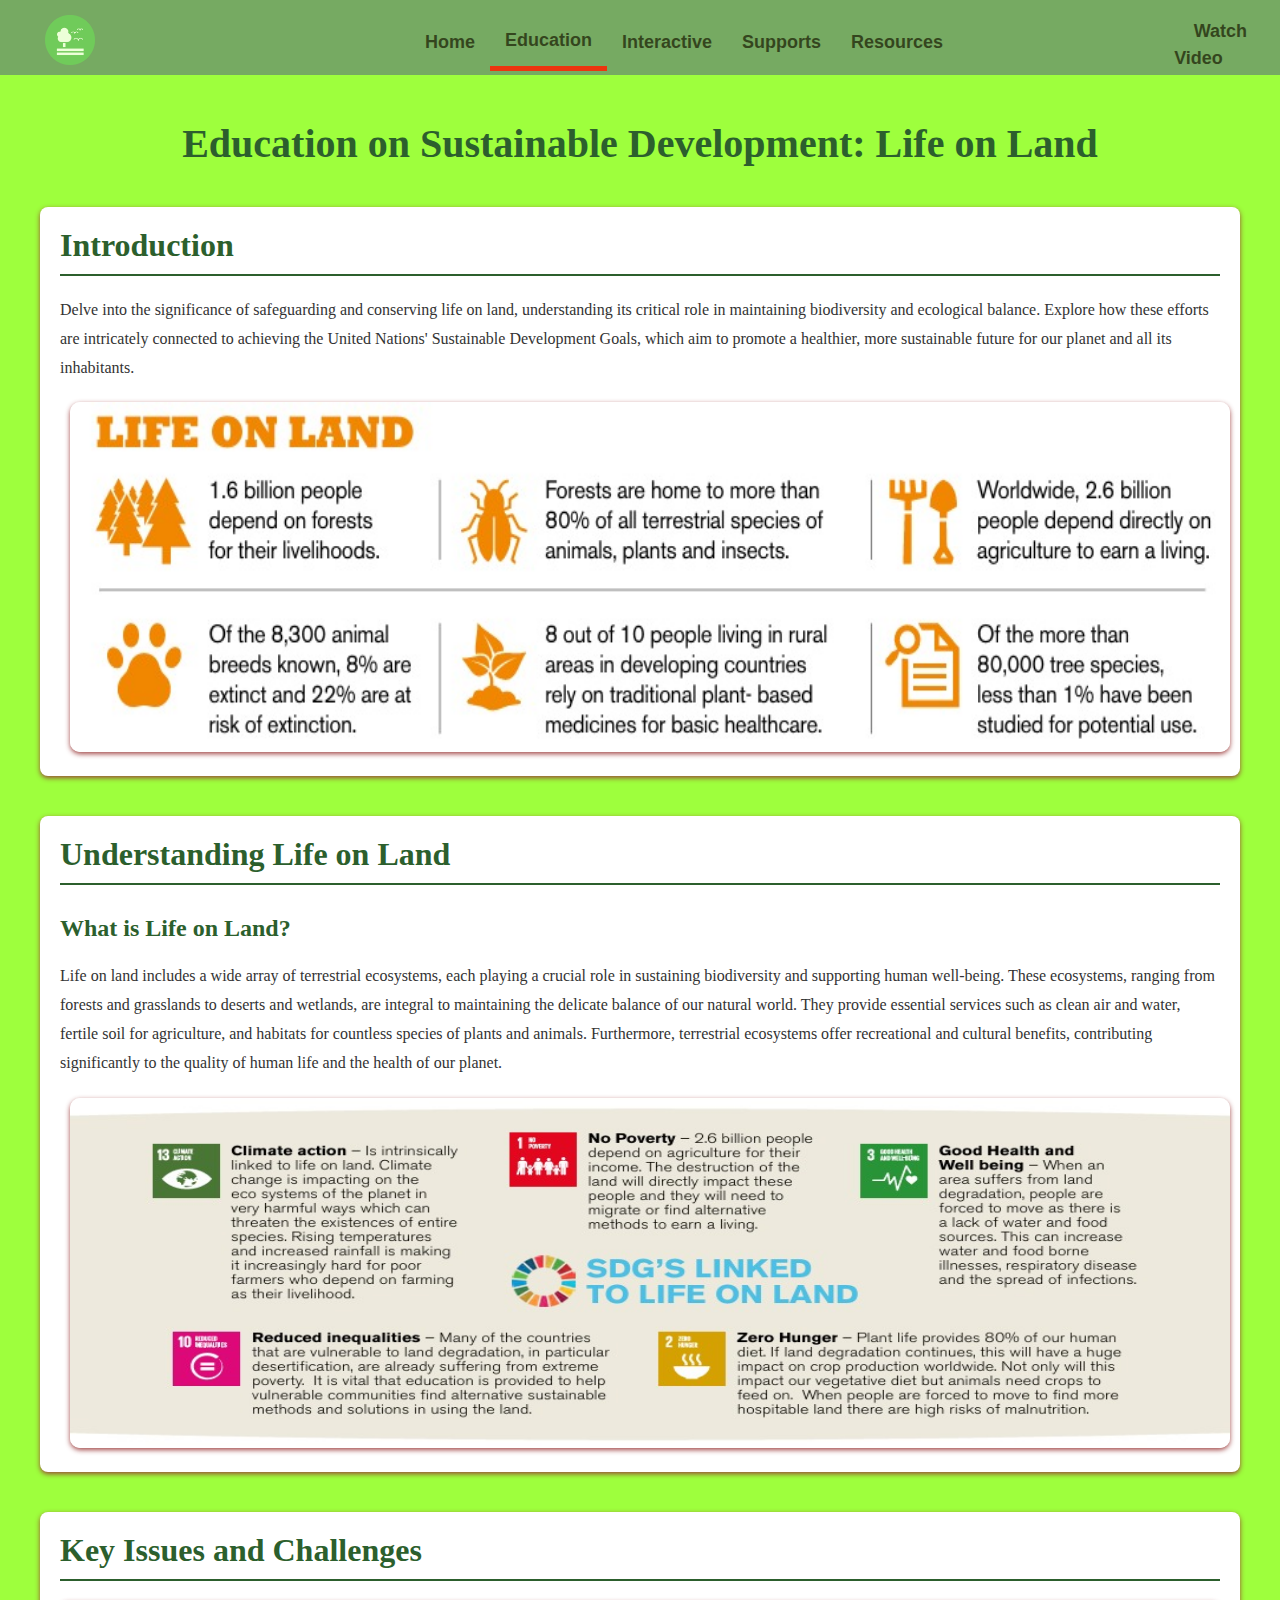
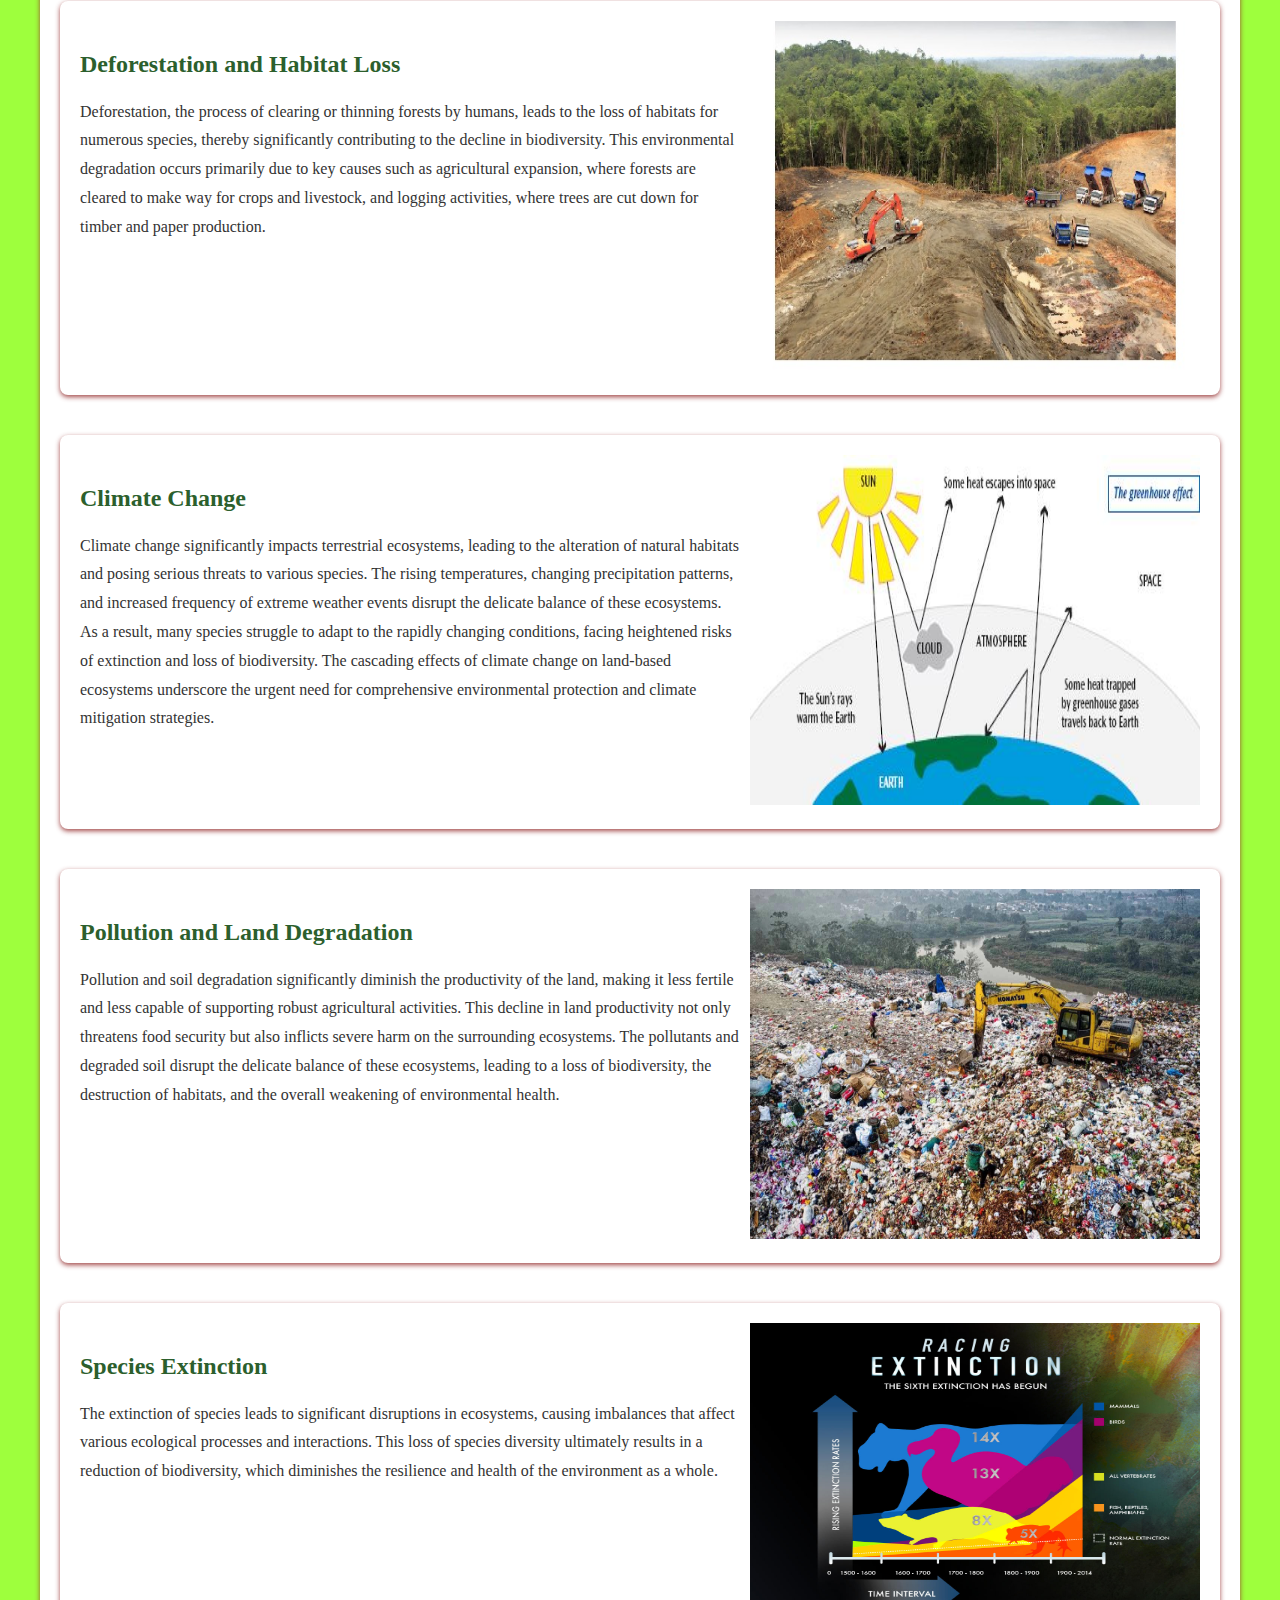
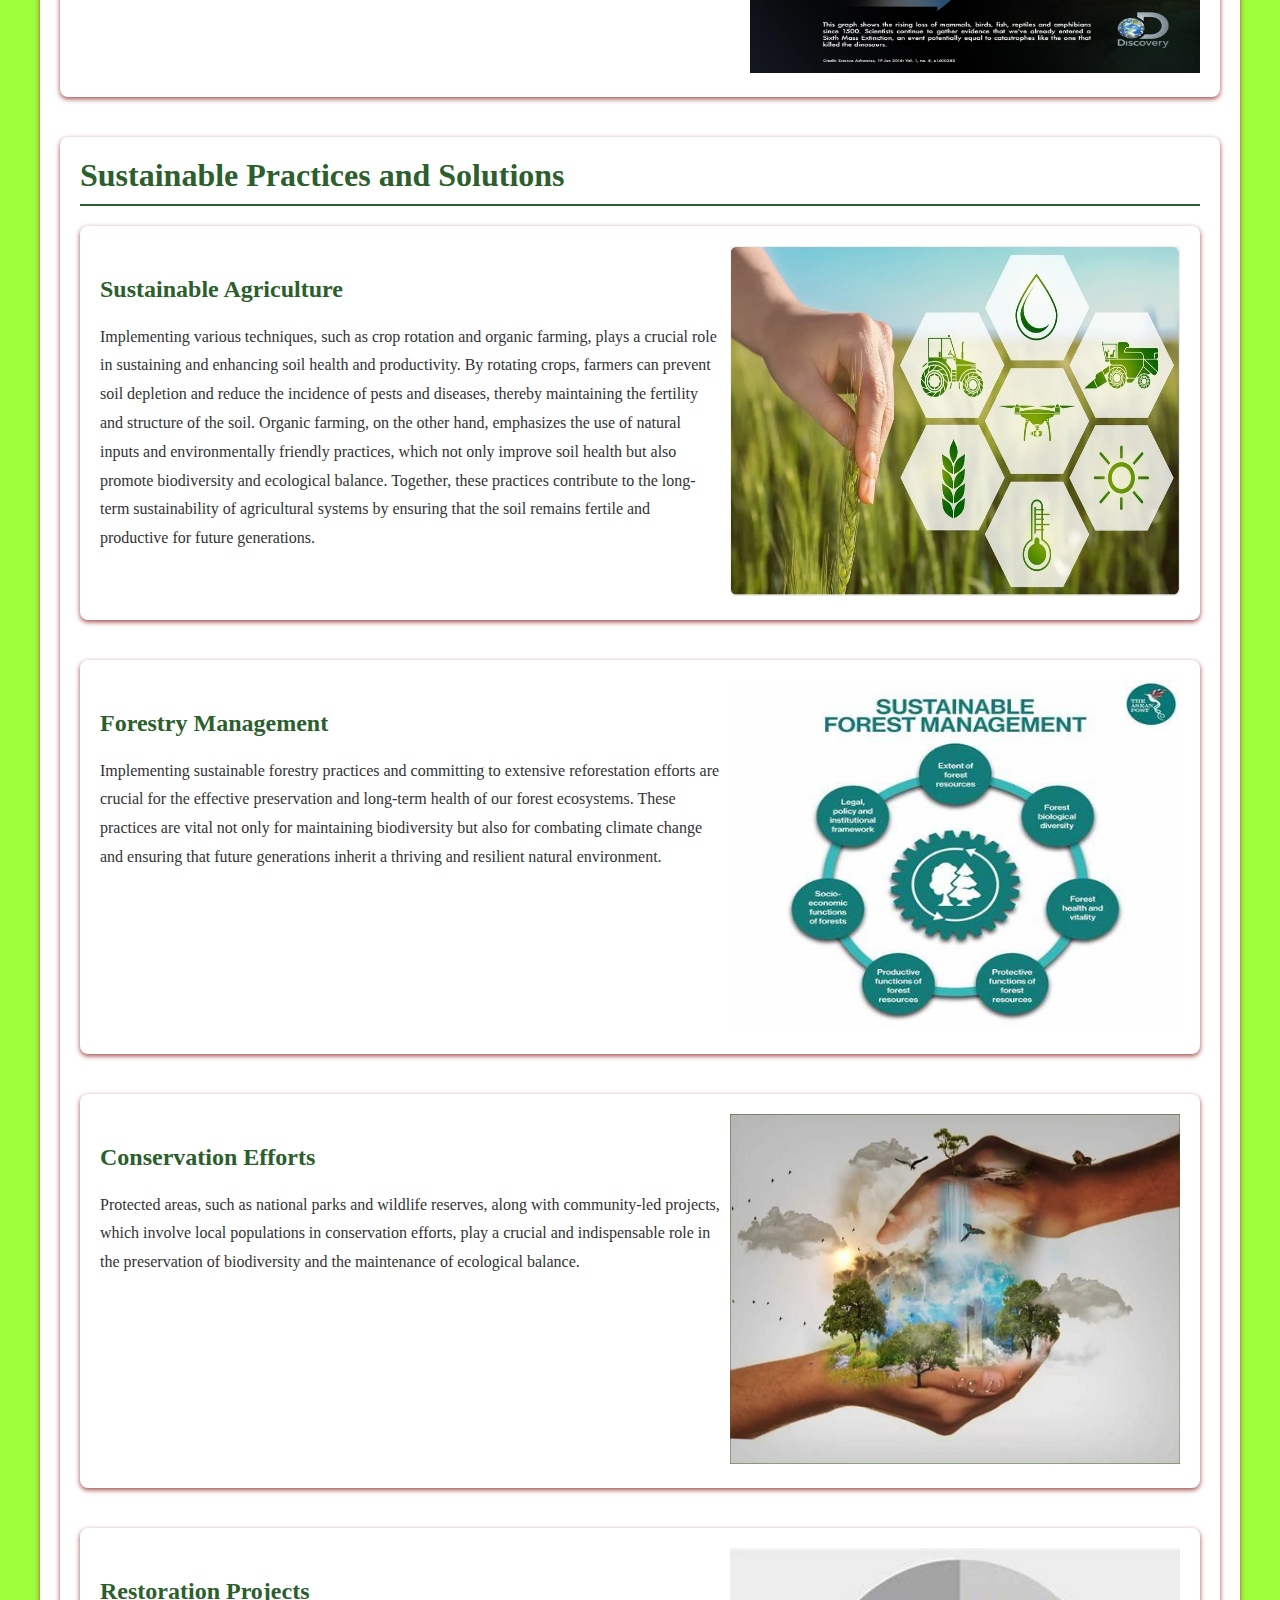
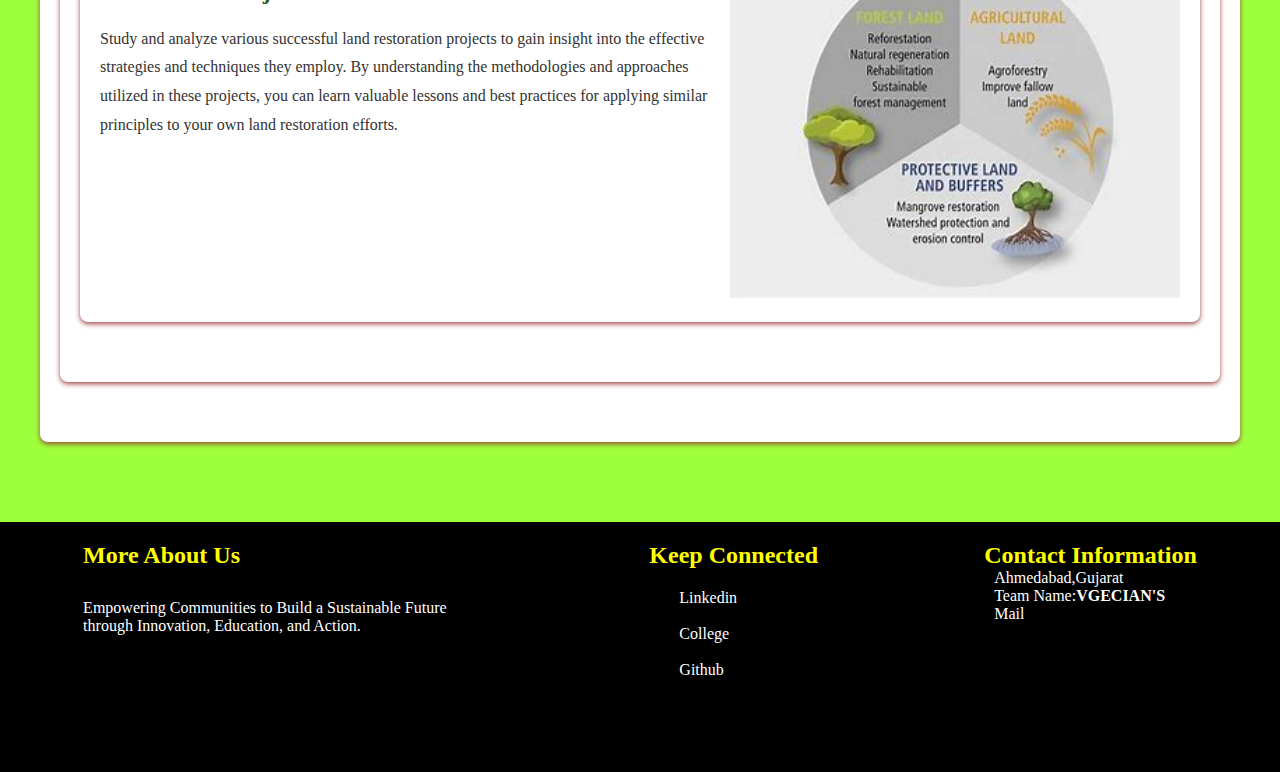
==== education.html @ 312d93fa "New Changes" ====
<!DOCTYPE html>
<html lang="en">
<head>
    <meta charset="UTF-8">
    <meta name="viewport" content="width=device-width, initial-scale=1.0">
    <title>Education</title>
    <link rel="stylesheet" href="education.css">
    <link rel="stylesheet" href="https://cdnjs.cloudflare.com/ajax/libs/font-awesome/6.6.0/css/all.min.css" integrity="sha512-Kc323vGBEqzTmouAECnVceyQqyqdsSiqLQISBL29aUW4U/M7pSPA/gEUZQqv1cwx4OnYxTxve5UMg5GT6L4JJg==" crossorigin="anonymous" referrerpolicy="no-referrer" />
</head>
<body>
    <nav>
        <div>
            <div class="anchor-tag-div">
                <div>
                    <a href="index.html"> <img src="life.png" class="logo"></a>
                </div>
                <a href="index.html">Home</a>
                <a href="education.html" style="border-bottom:5px solid rgb(255, 3, 3)">Education</a>
                <a href="Interactive.html">Interactive</a>
                <a href="Supports.html">Supports</a>
                <a href="resources.html">Resources</a>
                <div>
                    <span id="watch"><a href="#"><i class="fa-regular fa-circle-play">&nbsp;</i>Watch Video</a></span>
                </div>
            </div><!--anchor tag div end-->
        </div>
    </nav>



<main><!-- Education Section -->
    
    
        <section class="education-section">
            <h1>Education on Sustainable Development: Life on Land</h1>
            
            <div class="introduction">
                <h2>Introduction</h2>
                <p>

                    Delve into the significance of safeguarding and conserving life on land, understanding its critical role in maintaining biodiversity and ecological balance. Explore how these efforts are intricately connected to achieving the United Nations' Sustainable Development Goals, which aim to promote a healthier, more sustainable future for our planet and all its inhabitants.</p>
                <img src="intro.png">
            </div>
            
            <div class="understanding">
                <h2>Understanding Life on Land</h2>
                <h3>What is Life on Land?</h3>
                <p>

                    Life on land includes a wide array of terrestrial ecosystems, each playing a crucial role in sustaining biodiversity and supporting human well-being. These ecosystems, ranging from forests and grasslands to deserts and wetlands, are integral to maintaining the delicate balance of our natural world. They provide essential services such as clean air and water, fertile soil for agriculture, and habitats for countless species of plants and animals. Furthermore, terrestrial ecosystems offer recreational and cultural benefits, contributing significantly to the quality of human life and the health of our planet.</p>
                <img src="intro2.png">
            </div>
            
            <div class="challenges">
                <h2>Key Issues and Challenges</h2>
                
                <div class="education-div-flex">
                    <div>
                <h3>Deforestation and Habitat Loss</h3>
                <p>

                    Deforestation, the process of clearing or thinning forests by humans, leads to the loss of habitats for numerous species, thereby significantly contributing to the decline in biodiversity. This environmental degradation occurs primarily due to key causes such as agricultural expansion, where forests are cleared to make way for crops and livestock, and logging activities, where trees are cut down for timber and paper production.</p>
            </div>
            <div>
              <img src="deforestation.png" >
            </div>
            </div>


            <div class="education-div-flex">
                <div>
                <h3>Climate Change</h3>
                <p>Climate change significantly impacts terrestrial ecosystems, leading to the alteration of natural habitats and posing serious threats to various species. The rising temperatures, changing precipitation patterns, and increased frequency of extreme weather events disrupt the delicate balance of these ecosystems. As a result, many species struggle to adapt to the rapidly changing conditions, facing heightened risks of extinction and loss of biodiversity. The cascading effects of climate change on land-based ecosystems underscore the urgent need for comprehensive environmental protection and climate mitigation strategies.</p>
                </div>
                <div>
                <img src="climate.jpg"   > 
            </div>
        </div>


                  
        <div class="education-div-flex">
            <div>
                <h3>Pollution and Land Degradation</h3>
                <p>Pollution and soil degradation significantly diminish the productivity of the land, making it less fertile and less capable of supporting robust agricultural activities. This decline in land productivity not only threatens food security but also inflicts severe harm on the surrounding ecosystems. The pollutants and degraded soil disrupt the delicate balance of these ecosystems, leading to a loss of biodiversity, the destruction of habitats, and the overall weakening of environmental health.</p>
            </div>

                <div>
                    <img src="landdegradation.jpg"    >  

            </div>
        </div>


<div class="education-div-flex">
    <div>
                <h3>Species Extinction</h3>
                <p>The extinction of species leads to significant disruptions in ecosystems, causing imbalances that affect various ecological processes and interactions. This loss of species diversity ultimately results in a reduction of biodiversity, which diminishes the resilience and health of the environment as a whole.</p>
            </div>
            <div>
              <img src="extinction.jpeg"   >
            </div>
        </div>




<!-- solutions -->
            <div class="solutions">
                <h2>Sustainable Practices and Solutions</h2>
<!-- first -->
                <div class="education-div-flex">
                    <div>
                <h3>Sustainable Agriculture</h3>
                <p>Implementing various techniques, such as crop rotation and organic farming, plays a crucial role in sustaining and enhancing soil health and productivity. By rotating crops, farmers can prevent soil depletion and reduce the incidence of pests and diseases, thereby maintaining the fertility and structure of the soil. Organic farming, on the other hand, emphasizes the use of natural inputs and environmentally friendly practices, which not only improve soil health but also promote biodiversity and ecological balance. Together, these practices contribute to the long-term sustainability of agricultural systems by ensuring that the soil remains fertile and productive for future generations.</p>
            </div>
            <div>
                <img src="sustainable argiculture.png"   >
            </div>
            </div>

            <!-- second -->

            <div class="education-div-flex">
                <div>
                <h3>Forestry Management</h3>
                <p>Implementing sustainable forestry practices and committing to extensive reforestation efforts are crucial for the effective preservation and long-term health of our forest ecosystems. These practices are vital not only for maintaining biodiversity but also for combating climate change and ensuring that future generations inherit a thriving and resilient natural environment.</p>
            </div>
            <div>
                <img src="forest sustainable.jpeg"   >
        </div>
            </div>

            <!-- third -->
            <div class="education-div-flex">
                <div>
                <h3>Conservation Efforts</h3>
                <p>Protected areas, such as national parks and wildlife reserves, along with community-led projects, which involve local populations in conservation efforts, play a crucial and indispensable role in the preservation of biodiversity and the maintenance of ecological balance.</p>
            </div>
            <div>
                <img src="Conservation.png"   >
            </div>
        </div>

        <!-- fourth -->
        <div class="education-div-flex">
            <div>
                <h3>Restoration Projects</h3>
                <p>Study and analyze various successful land restoration projects to gain insight into the effective strategies and techniques they employ. By understanding the methodologies and approaches utilized in these projects, you can learn valuable lessons and best practices for applying similar principles to your own land restoration efforts.</p>
            </div>
            <div>
                <img src="restoration.jpeg"   >
            </div>
        </div>


            </div>
            </div>
         
        </main>


        <!-- footer section -->

        <footer>
            <div class="footer-section">
                <div class="footer-one">
                    <h2 class="footerh2">More About Us</h2>
                    <p>Empowering Communities to Build a Sustainable Future through Innovation, Education, and Action.</p>
                    
                </div>
                <div class="footer-two">
                    <h2 class="footerh2">Keep Connected</h2>
                   <div class="logos">
                    <i class="fa-brands fa-linkedin fa-lg" style="color: #74c0ff;"></i><a href="Linkedin.html" target="_blank">Linkedin</a>
                    <br><br>
                    <i class="fa-solid fa-graduation-cap fa-lg" style="color: #63E6BE;"></i><a href="https://vgecg.ac.in/" target="_blank">College</a>
                    <br><br>
                    <i class="fa-brands fa-github fa-lg" style="color: #c13030;"></i>Github
                   
                </div>
                </div>
                <div class="footer-three">
                    <h2 class="footerh2">Contact Information</h2>
                    <i class="fa-solid fa-house-chimney"></i> Ahmedabad,Gujarat
                    <br>
                    <i class="fa-solid fa-mobile"></i> Team Name:<b>VGECIAN'S</b>
                    <br>
                    <a href="Linkedin.html" style="text-decoration: none;color:white" target="_blank"><i class="fa-solid fa-envelope"></i> Mail</a>
                </div>
            </div>
        </footer>
        



        <script src="one.js"></script>
</body>
</html>
---- education.css ----
*{
    margin:0;
    padding:0;
    font-family: Cambria, Cochin, Georgia, Times, 'Times New Roman', serif;}


body{
    background-color: rgba(128, 255, 0, 0.759);
    
}

nav {
    font-size: larger;
    height: 75px;
    width: 100%;
    background-color: rgb(108, 149, 108);
    opacity: 0.8;
    position: fixed;
    margin-top: -80px;
    z-index: 100;
}

.logo {
    height: 50px;
    width: 50px;
    margin-left: -350px;
}

nav div {
    display: flex;
    align-items: center;
}

.anchor-tag-div {
    /* margin-top: 10px; */
    margin-left: 380px;
}

.anchor-tag-div a {
    text-decoration: none;
    color: rgb(26, 23, 23);
    font-size: large;
    padding: 15px;
    font-weight: bold;
    font-family: 'Gill Sans', 'Gill Sans MT', Calibri, 'Trebuchet MS', sans-serif;
}

#watch {
    font-size: 20px;
    margin-left: 216px;
    font-size: larger;
}

a:hover {
    border-bottom: 6px solid rgb(6, 227, 14);
}

#watch a:hover {
    background-color: rgb(51, 152, 78);
}

/* main homepage */

main{
   
    margin-top:80px;
    
}
/* General Styles */
body {
    font-family: Arial, sans-serif;
    /* line-height: 1.6; */
    margin: 0;
    padding: 0;
    color: #333;
}

.education-section {
    padding: 40px 20px;
    max-width: 1200px;
    margin: 0 auto;
    /* background:#F5F5DC; */
}

/* Headings */


main img{
    height:350px;
    width:450px;
    margin-left:10px;
}
.introduction img{
    width: 100%;
    box-shadow: 0 2px 5px rgba(152, 53, 53, 0.9);
    border-radius:10px;
}
.understanding img{
    width:100%;
    border-radius:10px;
    /* border:2px solid black; */
    box-shadow: 0 2px 5px rgba(152, 53, 53, 0.9);
}
.education-section h1, .education-section h2, .education-section h3 {
    color: #2C5F2D; /* Dark Green */
    font-weight: bold;
    margin-bottom: 20px;
}

.education-section h1 {
    text-align: center;
    font-size: 2.5em;
    margin-bottom: 40px;
}

.education-section h2 {
    font-size: 2em;
    border-bottom: 2px solid #2C5F2D;
    padding-bottom: 10px;
}

.education-section h3 {
    font-size: 1.5em;
    margin-top: 30px;
}

/* Section Styles */
.education-section .section {
    margin-bottom: 40px;
}

/* Paragraphs and Text */
.education-section p {
    font-size: 1em;
    margin-bottom: 20px;
    line-height: 1.8;
}



.education-section .introduction, .education-section .understanding, .education-section .challenges, .education-section .solutions ,.challenges, .education-div-flex {
    margin-bottom: 40px;
    padding: 20px;
    background-color: #FFFFFF;
    border-radius: 8px;
    box-shadow: 0 2px 5px rgba(152, 53, 53, 0.9);
}

.education-section .section-title {
    font-size: 1.75em;
    color: #2C5F2D;
    margin-bottom: 10px;
    border-bottom: 1px solid #2C5F2D;
    padding-bottom: 5px;
}

/* Example content within sections */
.education-section .section-content {
    padding: 20px;
    background-color: #F9F9F9;
    border-radius: 8px;
    margin-top: 20px;
}

.education-section .section-content ul {
    padding-left: 40px;
}

.education-section .section-content h4 {
    font-size: 1.25em;
    margin-bottom: 10px;
    color: #333;
}


.education-div-flex{
    display:flex;
}
/* .education-div-flex:hover{
    background-color: aqua;
    font-size: larger;
    font-weight: 200;
}
.education-div-flex h3:hover{
    background:red;
} */



/* footer css */

footer{
    background-color: black;
    height:250px;
   color:white;
} 
footer i{
    color: yellow;
}
.footerh2{
    color:yellow;
   
}
.footer-section{
    display:flex;
    justify-content:space-around;

}

.footer-one{
   
    width:400px;
    margin-top:20px;
  
}

.footer-one p{
    padding-top:30px;
}

.footer-two{
    
    margin-top:20px;
}

.footer-two i{

    padding:10px;
    margin-left:10px;
}

.logos{
    margin-top:20px;
}
.logos a{
    text-decoration: none;
    color:white;
}

.footer-three{
 margin-top:20px;
}
.footer-three i{
    padding-top: 20px;
    margin-left:10px;
}
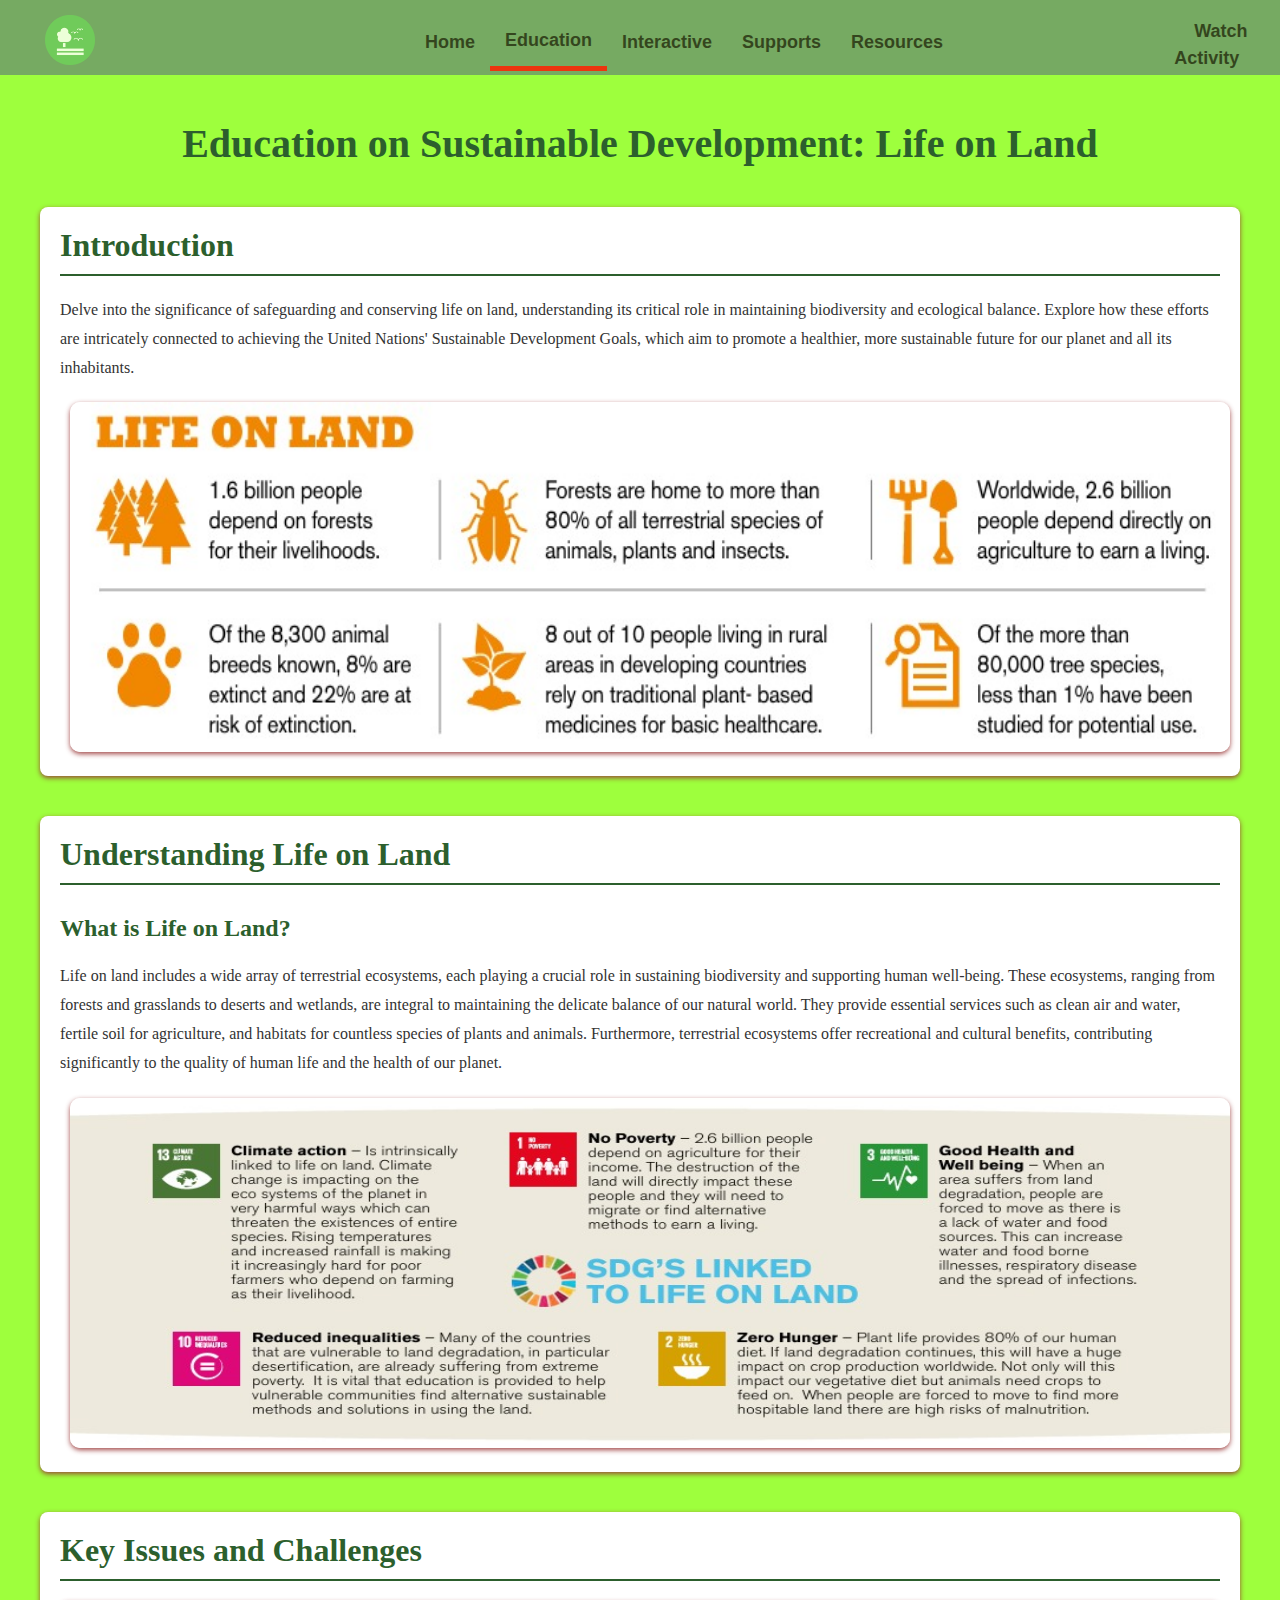
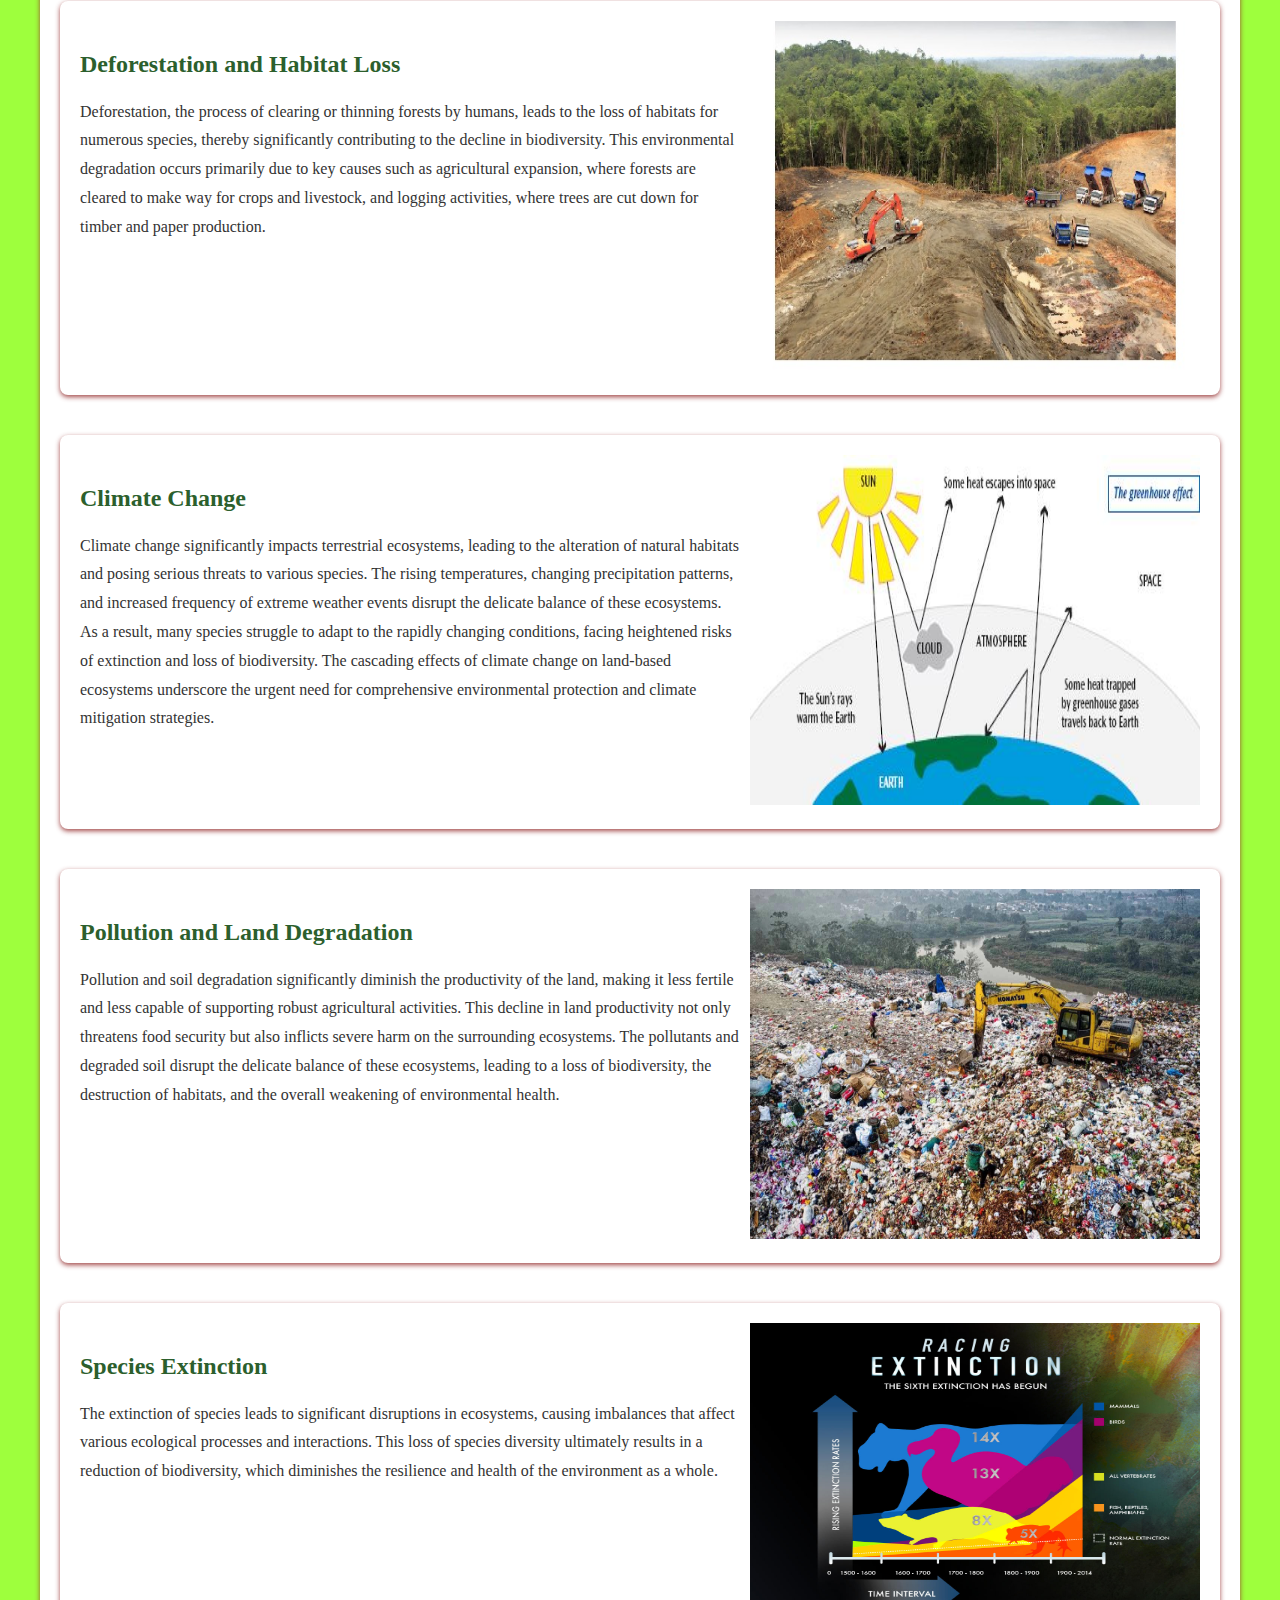
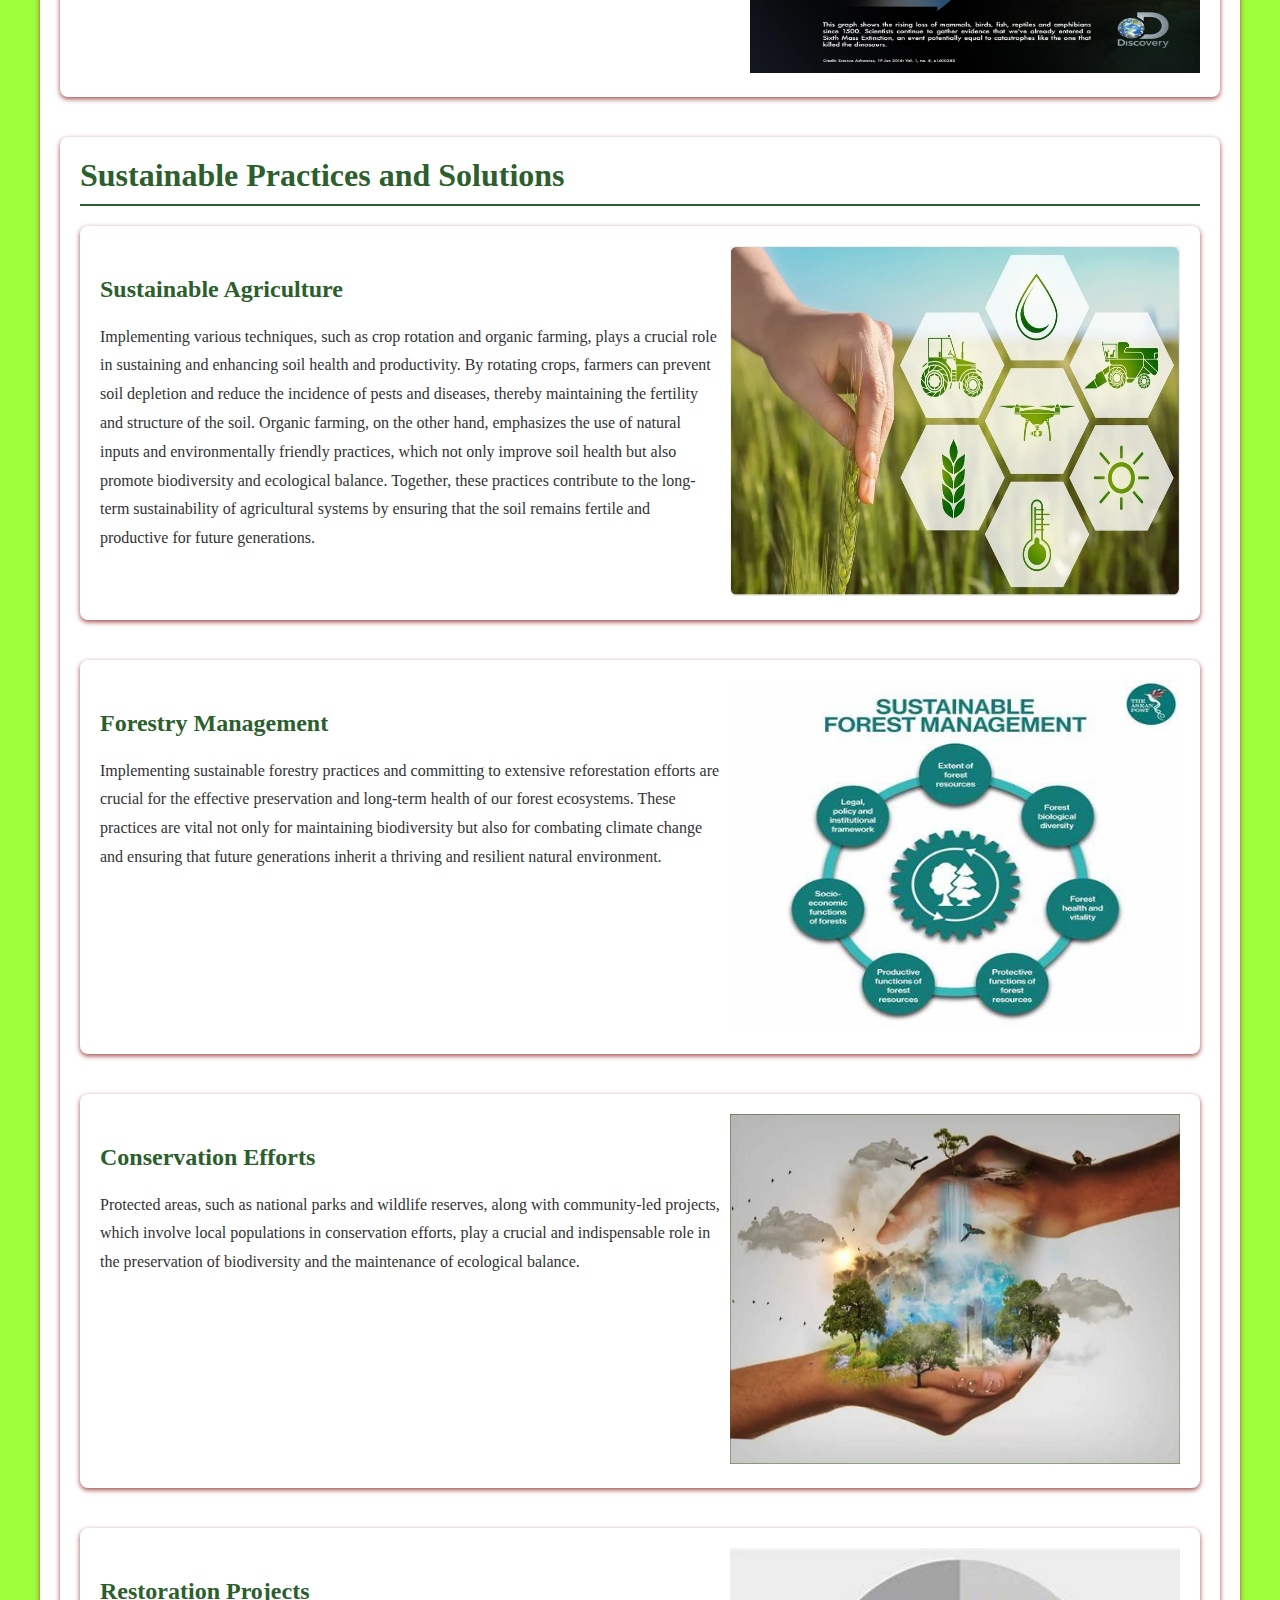
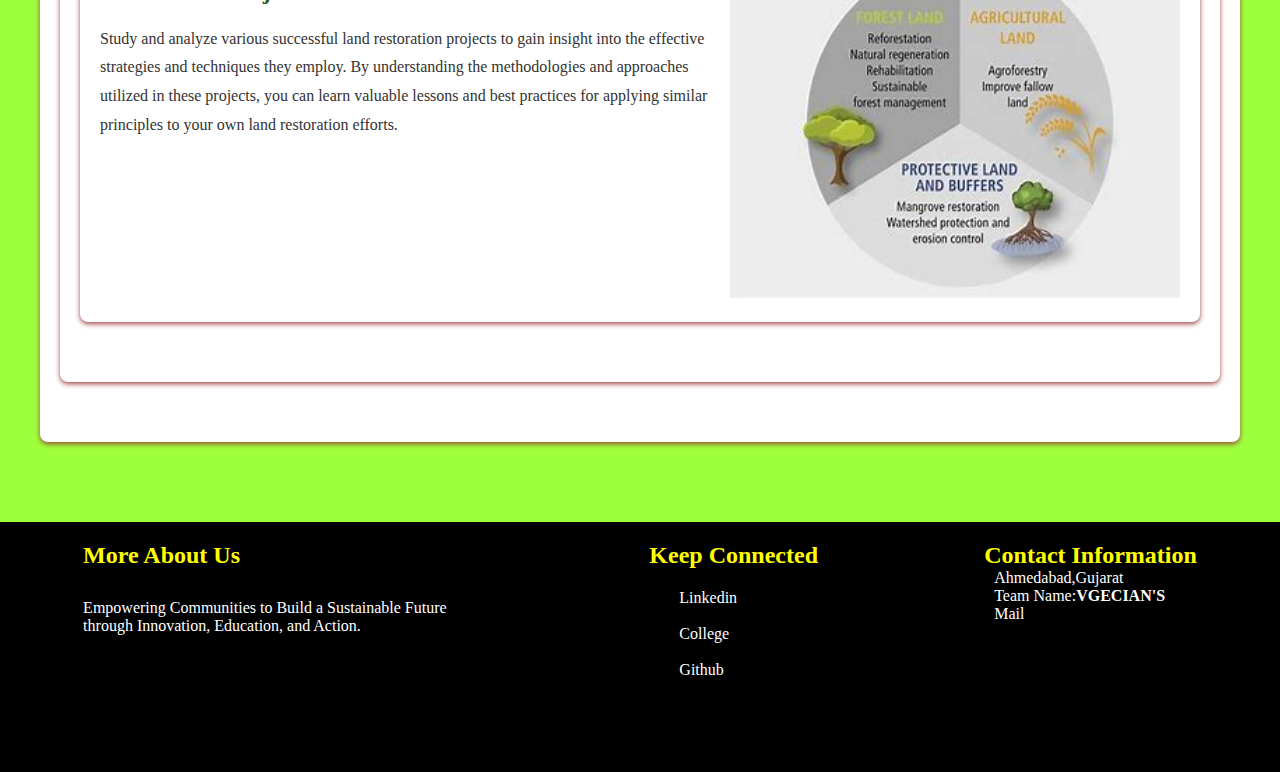
==== commit 7ba9e4c5: "new files added" ====
--- a/education.html
+++ b/education.html
@@ -20,7 +20,7 @@
                 <a href="Supports.html">Supports</a>
                 <a href="resources.html">Resources</a>
                 <div>
-                    <span id="watch"><a href="#"><i class="fa-regular fa-circle-play">&nbsp;</i>Watch Video</a></span>
+                    <span id="watch"><a href="video.html">&nbsp;</i>Watch Activity</a></span>
                 </div>
             </div><!--anchor tag div end-->
         </div>
@@ -176,7 +176,8 @@
                     <br><br>
                     <i class="fa-solid fa-graduation-cap fa-lg" style="color: #63E6BE;"></i><a href="https://vgecg.ac.in/" target="_blank">College</a>
                     <br><br>
-                    <i class="fa-brands fa-github fa-lg" style="color: #c13030;"></i>Github
+                    <i class="fa-brands fa-github fa-lg" style="color: #c13030;"></i><a href="https://github.com/Ruchit0206/WebDevelopment"> Github</a>
+          
                    
                 </div>
                 </div>
